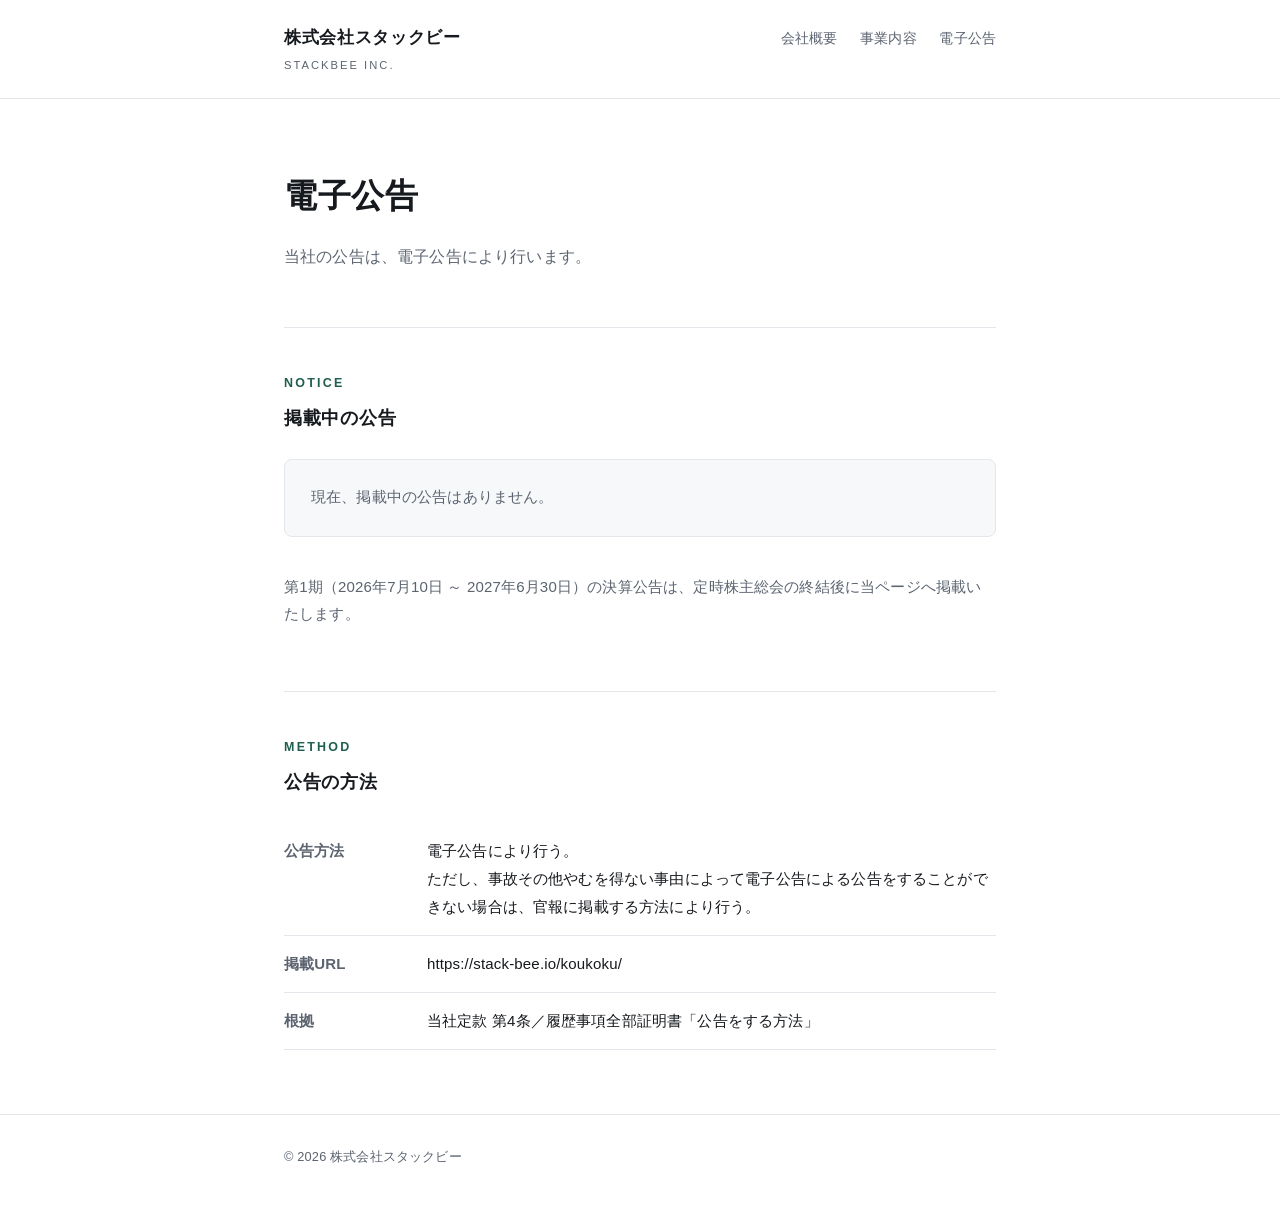
==== koukoku/index.html @ 308f9c8d "feat: コーポレートサイト初版（会社概要・電子公告） - index.html: 会社概要・事業内容（登記事項に準拠） - koukoku/index.html: 電子公告ページ（登記簿記載のUR" ====
<!DOCTYPE html>
<html lang="ja">
<head>
<meta charset="utf-8">
<meta name="viewport" content="width=device-width, initial-scale=1">
<title>電子公告 | 株式会社スタックビー</title>
<meta name="description" content="株式会社スタックビーの電子公告掲載ページです。">
<link rel="stylesheet" href="/assets/style.css">
<link rel="icon" href="data:image/svg+xml,<svg xmlns=%22http://www.w3.org/2000/svg%22 viewBox=%220 0 100 100%22><text y=%22.9em%22 font-size=%2290%22>🐝</text></svg>">
</head>
<body>

<header>
  <div class="wrap head-inner">
    <a class="brand" href="/">株式会社スタックビー<span>STACKBEE INC.</span></a>
    <nav>
      <a href="/#about">会社概要</a>
      <a href="/#business">事業内容</a>
      <a href="/koukoku/">電子公告</a>
    </nav>
  </div>
</header>

<main>
  <div class="wrap">

    <div class="hero">
      <h1>電子公告</h1>
      <p>当社の公告は、電子公告により行います。</p>
    </div>

    <section>
      <h2>Notice<span class="ja">掲載中の公告</span></h2>

      <div class="notice">
        <p>現在、掲載中の公告はありません。</p>
      </div>

      <p class="empty">
        第1期（2026年7月10日 ～ 2027年6月30日）の決算公告は、定時株主総会の終結後に当ページへ掲載いたします。
      </p>
    </section>

    <section>
      <h2>Method<span class="ja">公告の方法</span></h2>
      <table class="info">
        <tbody>
          <tr><th>公告方法</th><td>電子公告により行う。<br>ただし、事故その他やむを得ない事由によって電子公告による公告をすることができない場合は、官報に掲載する方法により行う。</td></tr>
          <tr><th>掲載URL</th><td>https://stack-bee.io/koukoku/</td></tr>
          <tr><th>根拠</th><td>当社定款 第4条／履歴事項全部証明書「公告をする方法」</td></tr>
        </tbody>
      </table>
    </section>

  </div>
</main>

<footer>
  <div class="wrap">
    <p>&copy; 2026 株式会社スタックビー</p>
  </div>
</footer>

</body>
</html>
---- assets/style.css ----
:root {
  --bg: #ffffff;
  --surface: #f7f8fa;
  --text: #16191d;
  --muted: #5c6470;
  --line: #e3e6ea;
  --accent: #1f5f4f;
  --accent-soft: #eaf3f0;
  --maxw: 760px;
}

@media (prefers-color-scheme: dark) {
  :root {
    --bg: #14171a;
    --surface: #1c2024;
    --text: #e8eaed;
    --muted: #9aa3ad;
    --line: #2c3238;
    --accent: #6fd3b4;
    --accent-soft: #1d2b28;
  }
}

* { box-sizing: border-box; }

html { -webkit-text-size-adjust: 100%; }

body {
  margin: 0;
  background: var(--bg);
  color: var(--text);
  font-family: -apple-system, BlinkMacSystemFont, "Hiragino Kaku Gothic ProN",
    "Hiragino Sans", "Noto Sans JP", "Yu Gothic", Meiryo, sans-serif;
  font-size: 16px;
  line-height: 1.85;
  letter-spacing: .01em;
}

.wrap {
  max-width: var(--maxw);
  margin: 0 auto;
  padding: 0 24px;
}

/* --- header --- */

header {
  border-bottom: 1px solid var(--line);
  background: var(--bg);
}

.head-inner {
  display: flex;
  align-items: baseline;
  justify-content: space-between;
  gap: 16px;
  flex-wrap: wrap;
  padding-top: 22px;
  padding-bottom: 22px;
}

.brand {
  font-size: 1.05rem;
  font-weight: 700;
  letter-spacing: .04em;
  text-decoration: none;
  color: var(--text);
}

.brand span {
  display: block;
  font-size: .7rem;
  font-weight: 400;
  letter-spacing: .18em;
  color: var(--muted);
  margin-top: 2px;
}

nav a {
  font-size: .86rem;
  color: var(--muted);
  text-decoration: none;
  margin-left: 18px;
}

nav a:hover { color: var(--accent); }

/* --- hero --- */

.hero {
  padding: 72px 0 56px;
}

.hero h1 {
  font-size: clamp(1.5rem, 4.4vw, 2.05rem);
  line-height: 1.55;
  margin: 0 0 20px;
  font-weight: 700;
  letter-spacing: .02em;
}

.hero p {
  margin: 0;
  color: var(--muted);
  max-width: 34em;
}

/* --- sections --- */

section {
  padding: 44px 0;
  border-top: 1px solid var(--line);
}

h2 {
  font-size: .78rem;
  font-weight: 700;
  letter-spacing: .18em;
  color: var(--accent);
  margin: 0 0 24px;
  text-transform: uppercase;
}

h2 .ja {
  display: block;
  font-size: 1.15rem;
  letter-spacing: .04em;
  color: var(--text);
  text-transform: none;
  margin-top: 6px;
}

/* --- table --- */

.info {
  width: 100%;
  border-collapse: collapse;
}

.info th,
.info td {
  text-align: left;
  vertical-align: top;
  padding: 14px 0;
  border-bottom: 1px solid var(--line);
  font-size: .94rem;
}

.info th {
  width: 9.5em;
  font-weight: 600;
  color: var(--muted);
  padding-right: 16px;
  white-space: nowrap;
}

@media (max-width: 560px) {
  .info th, .info td { display: block; width: auto; }
  .info th { border-bottom: none; padding-bottom: 2px; font-size: .8rem; }
  .info td { padding-top: 0; }
}

/* --- list --- */

ol.biz {
  margin: 0;
  padding-left: 1.4em;
}

ol.biz li {
  padding: 5px 0;
  font-size: .94rem;
}

/* --- notice (koukoku) --- */

.notice {
  background: var(--surface);
  border: 1px solid var(--line);
  border-radius: 8px;
  padding: 24px 26px;
  margin: 0 0 28px;
}

.notice p { margin: 0; font-size: .92rem; color: var(--muted); }

.empty {
  color: var(--muted);
  font-size: .94rem;
  padding: 8px 0 4px;
}

/* --- footer --- */

footer {
  border-top: 1px solid var(--line);
  padding: 30px 0 44px;
  margin-top: 20px;
}

footer p {
  margin: 0;
  font-size: .8rem;
  color: var(--muted);
}

footer a { color: var(--muted); }

a { color: var(--accent); }
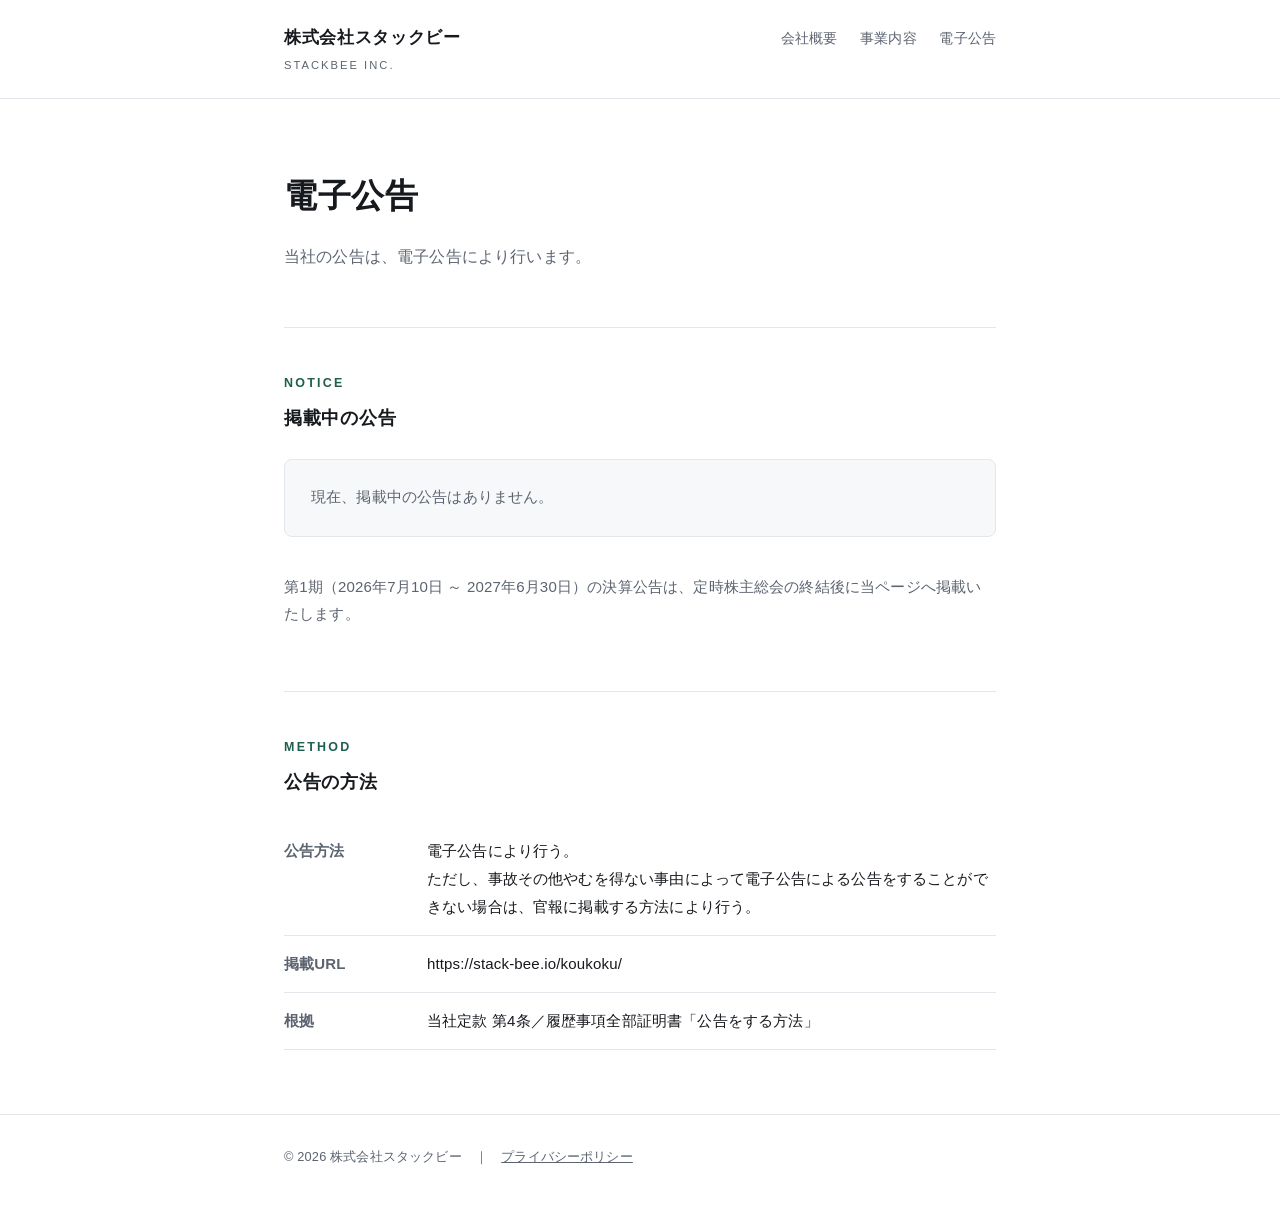
==== commit afc9ae0d: "feat: アクセス解析（GA4）とプライバシーポリシーを追加 - 全ページの <head> に GA4 タグ（G-9G8NY8YDXZ）を追加 - /privacy/ にプライバシーポリシーを新設（" ====
--- a/koukoku/index.html
+++ b/koukoku/index.html
@@ -1,6 +1,15 @@
 <!DOCTYPE html>
 <html lang="ja">
 <head>
+<!-- Google tag (gtag.js) -->
+<script async src="https://www.googletagmanager.com/gtag/js?id=G-9G8NY8YDXZ"></script>
+<script>
+  window.dataLayer = window.dataLayer || [];
+  function gtag(){dataLayer.push(arguments);}
+  gtag('js', new Date());
+
+  gtag('config', 'G-9G8NY8YDXZ');
+</script>
 <meta charset="utf-8">
 <meta name="viewport" content="width=device-width, initial-scale=1">
 <title>電子公告 | 株式会社スタックビー</title>
@@ -57,7 +66,7 @@
 
 <footer>
   <div class="wrap">
-    <p>&copy; 2026 株式会社スタックビー</p>
+    <p>&copy; 2026 株式会社スタックビー　｜　<a href="/privacy/">プライバシーポリシー</a></p>
   </div>
 </footer>
 
